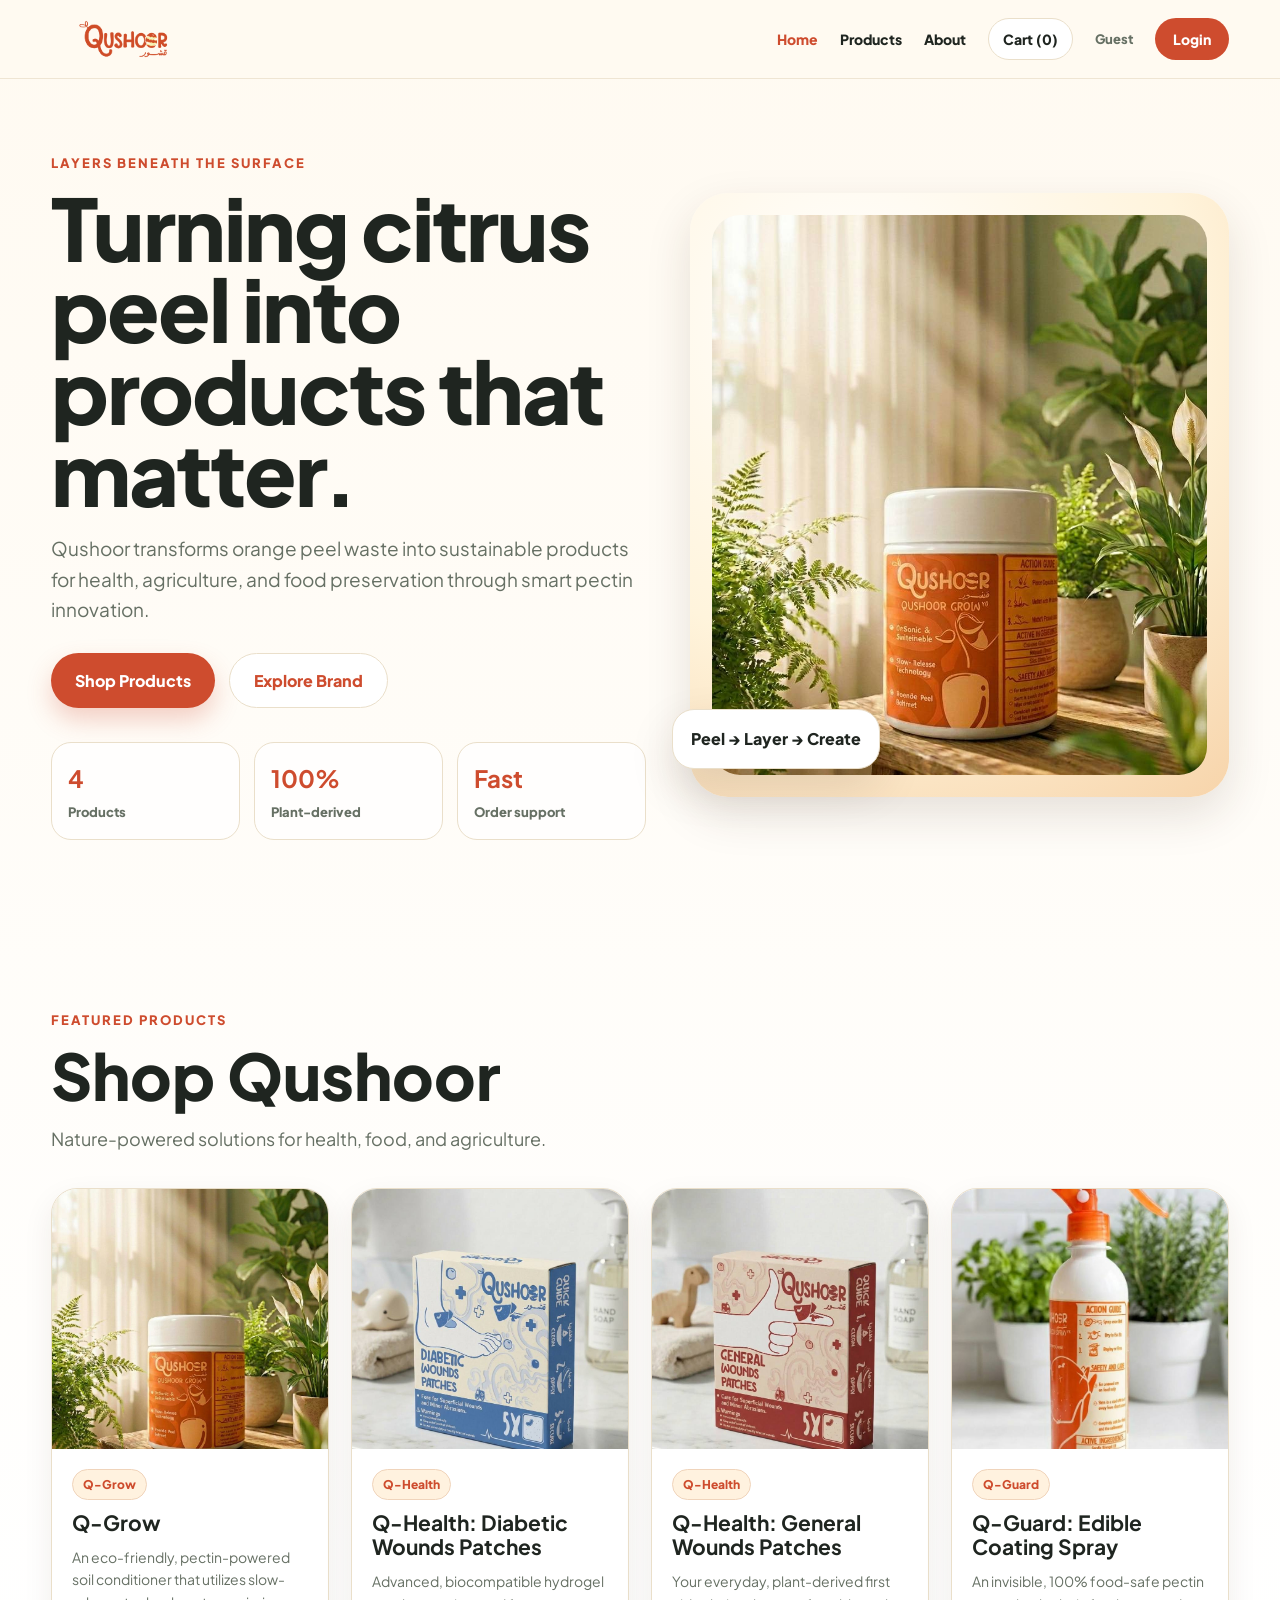
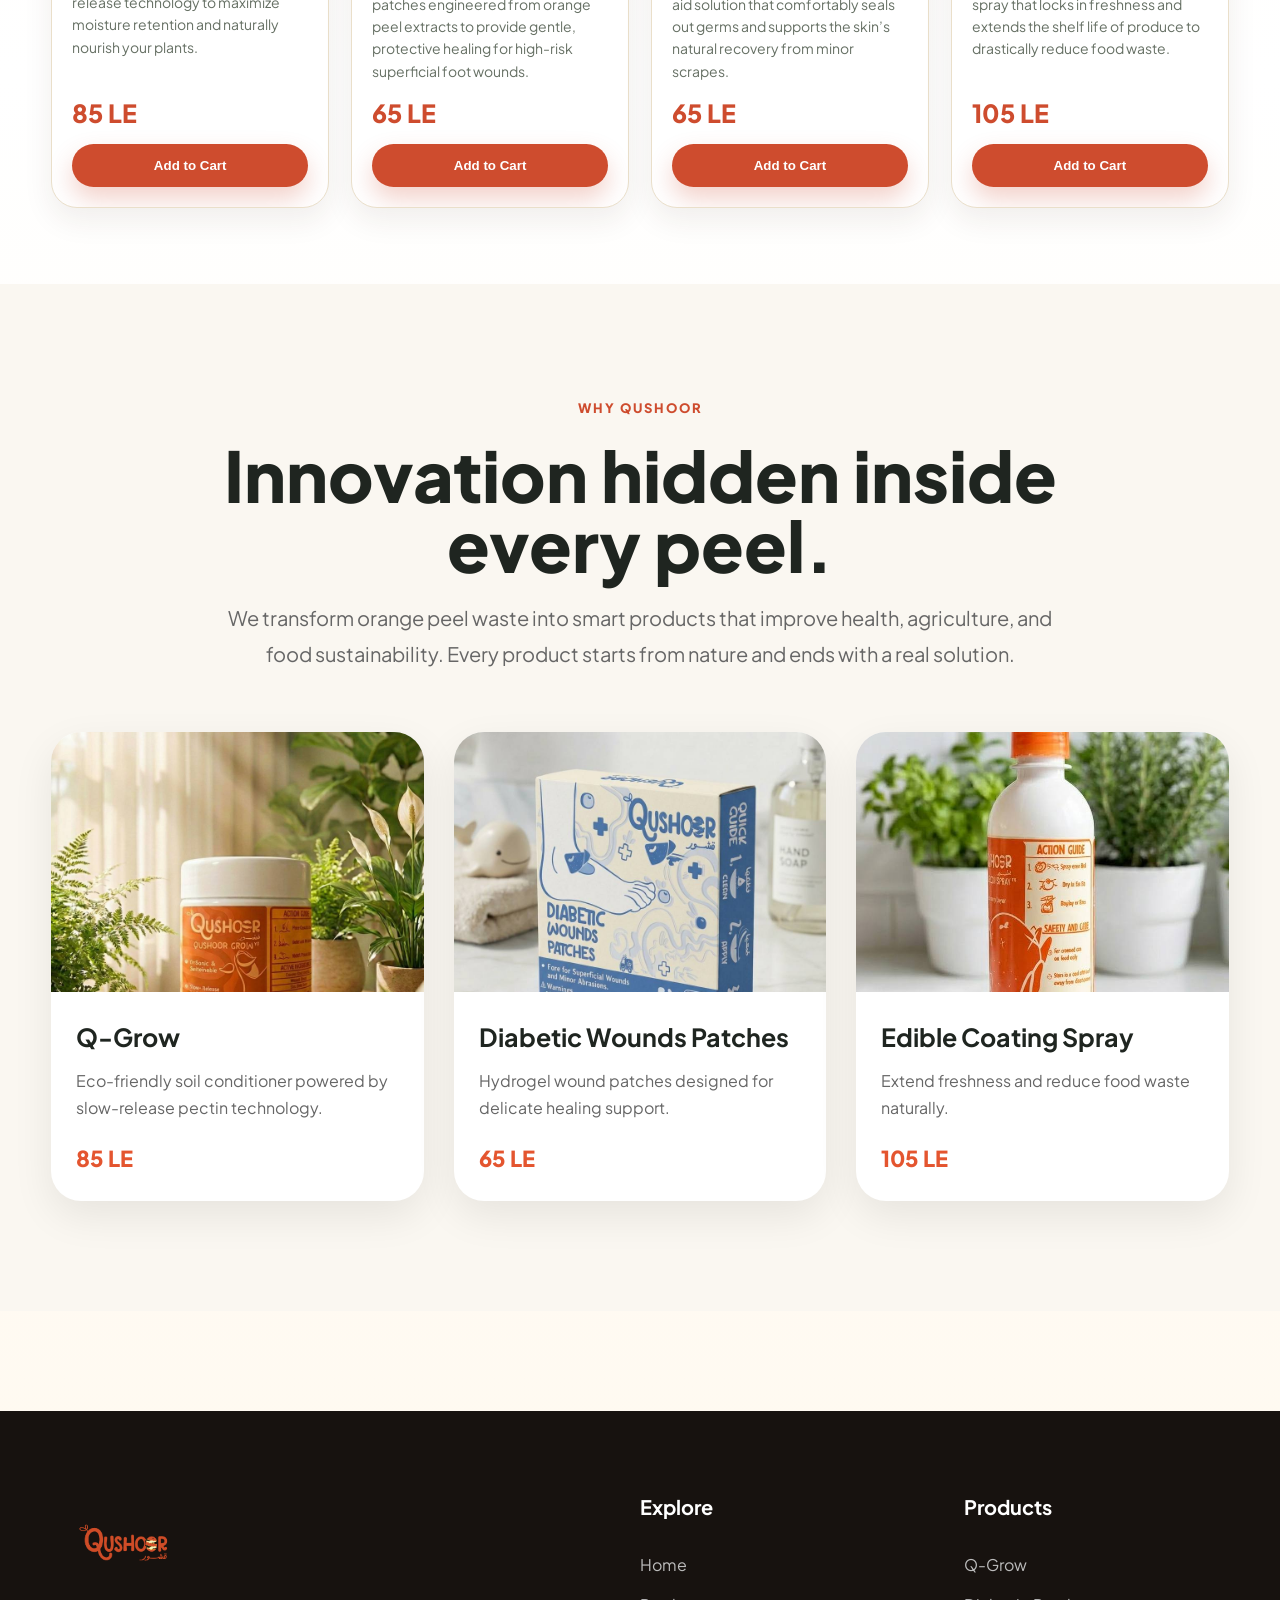
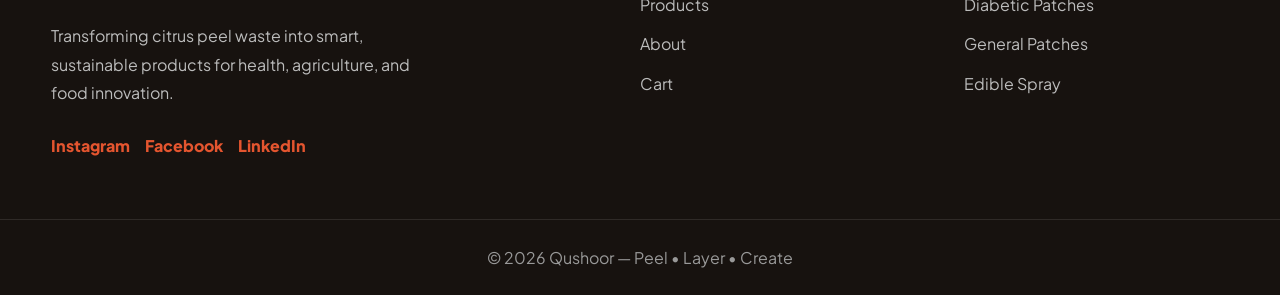
==== index.html @ a9b28816 "Add files via upload" ====
<!DOCTYPE html>
<html lang="en">
<head>
  <meta charset="UTF-8" />
  <meta name="viewport" content="width=device-width, initial-scale=1.0" />

  <title>Qushoor | Peel • Layer • Create</title>

  <link rel="preconnect" href="https://fonts.googleapis.com" />
  <link rel="preconnect" href="https://fonts.gstatic.com" crossorigin />

  <link href="https://fonts.googleapis.com/css2?family=Plus+Jakarta+Sans:wght@400;500;600;700;800;900&display=swap" rel="stylesheet" />

  <link rel="stylesheet" href="style.css" />
</head>

<body>

  <header class="header">
    <div class="container nav">

      <a class="brand" href="index.html" aria-label="Qushoor Home">
        <img src="assets/logo.png" alt="Qushoor Logo" />
      </a>

      <button class="menu-btn" id="menuBtn" aria-label="Open menu">
        ☰
      </button>

      <nav class="links" id="navLinks">
        <a data-page="index.html" href="index.html">Home</a>
        <a data-page="products.html" href="products.html">Products</a>
        <a data-page="about.html" href="about.html">About</a>

        <a data-page="cart.html" href="cart.html" class="cart-link">
          Cart (<span id="cartCount">0</span>)
        </a>

        <span class="user-chip" id="userChip">Guest</span>
        <a id="authLink" href="login.html">Login</a>
      </nav>

    </div>
  </header>

  <main>

    <section class="hero">
      <div class="container hero-grid">

        <div class="hero-text">
          <span class="mini">Layers beneath the surface</span>

          <h1>Turning citrus peel into products that matter.</h1>

          <p>
            Qushoor transforms orange peel waste into sustainable products for health,
            agriculture, and food preservation through smart pectin innovation.
          </p>

          <div class="hero-actions">
            <a href="products.html" class="btn">Shop Products</a>
            <a href="about.html" class="btn alt">Explore Brand</a>
          </div>

          <div class="trust-row">
            <div class="trust">
              <b>4</b>
              <span>Products</span>
            </div>

            <div class="trust">
              <b>100%</b>
              <span>Plant-derived</span>
            </div>

            <div class="trust">
              <b>Fast</b>
              <span>Order support</span>
            </div>
          </div>
        </div>

        <div class="hero-card">
          <img src="assets/q-grow.png" alt="Q-Grow Product" />
          <div class="float-card">Peel → Layer → Create</div>
        </div>

      </div>
    </section>

    <section class="section">
      <div class="container">
        <span class="mini">Featured Products</span>

        <h2 class="section-title">Shop Qushoor</h2>

        <p class="lead">
          Nature-powered solutions for health, food, and agriculture.
        </p>

        <div class="cards" id="productsGrid"></div>
      </div>
    </section>

    <section class="brand-story">
      <div class="container">

        <div class="story-top">
          <span class="mini">Why Qushoor</span>

          <h2>Innovation hidden inside every peel.</h2>

          <p>
            We transform orange peel waste into smart products that improve health,
            agriculture, and food sustainability. Every product starts from nature
            and ends with a real solution.
          </p>
        </div>

        <div class="story-cards">

          <article class="story-card">
            <img src="assets/q-grow.png" alt="Q-Grow" />

            <div class="story-content">
              <h3>Q-Grow</h3>
              <p>Eco-friendly soil conditioner powered by slow-release pectin technology.</p>
              <span>85 LE</span>
            </div>
          </article>

          <article class="story-card">
            <img src="assets/diabetic-patches.png" alt="Diabetic Wounds Patches" />

            <div class="story-content">
              <h3>Diabetic Wounds Patches</h3>
              <p>Hydrogel wound patches designed for delicate healing support.</p>
              <span>65 LE</span>
            </div>
          </article>

          <article class="story-card">
            <img src="assets/edible-spray.png" alt="Edible Coating Spray" />

            <div class="story-content">
              <h3>Edible Coating Spray</h3>
              <p>Extend freshness and reduce food waste naturally.</p>
              <span>105 LE</span>
            </div>
          </article>

        </div>

      </div>
    </section>

  </main>

  <footer class="footer">
    <div class="container footer-content">

      <div class="footer-brand">
        <img src="assets/logo.png" alt="Qushoor Logo" />

        <p>
          Transforming citrus peel waste into smart, sustainable products for
          health, agriculture, and food innovation.
        </p>

        <div class="socials">
          <a href="#">Instagram</a>
          <a href="#">Facebook</a>
          <a href="#">LinkedIn</a>
        </div>
      </div>

      <div class="footer-links">
        <h3>Explore</h3>
        <a href="index.html">Home</a>
        <a href="products.html">Products</a>
        <a href="about.html">About</a>
        <a href="cart.html">Cart</a>
      </div>

      <div class="footer-links">
        <h3>Products</h3>
        <a href="products.html">Q-Grow</a>
        <a href="products.html">Diabetic Patches</a>
        <a href="products.html">General Patches</a>
        <a href="products.html">Edible Spray</a>
      </div>

    </div>

    <div class="footer-bottom">
      <p>© 2026 Qushoor — Peel • Layer • Create</p>
    </div>
  </footer>

  <script src="script.js"></script>
</body>
</html>
---- style.css ----
:root{
  --orange:#ce4c2e;
  --orange2:#e4552f;
  --cream:#fff8ea;
  --dark:#1f2520;
  --muted:#667064;
  --line:#eadfca;
  --white:#fff;
  --shadow:0 18px 45px rgba(61,42,25,.13);
  --radius:26px;
}

*{box-sizing:border-box;margin:0;padding:0}
html{scroll-behavior:smooth}
body{
  font-family:"Plus Jakarta Sans",Arial,sans-serif;
  background:linear-gradient(180deg,#fffaf1,#fff 48%,#fff8ec);
  color:var(--dark);
  line-height:1.6;
}
a{text-decoration:none;color:inherit}
img{max-width:100%;display:block}
.container{width:min(1180px,92%);margin:auto}
.section{padding:76px 0}

.mini{
  font-size:13px;
  letter-spacing:2px;
  text-transform:uppercase;
  color:var(--orange);
  font-weight:900;
}
.section-title{
  font-size:clamp(36px,5vw,64px);
  line-height:1.05;
  margin:10px 0 16px;
  font-weight:900;
}
.lead{
  color:var(--muted);
  font-size:18px;
  max-width:720px;
}

.btn{
  border:0;
  border-radius:999px;
  padding:14px 24px;
  font-weight:900;
  cursor:pointer;
  display:inline-flex;
  align-items:center;
  justify-content:center;
  transition:.25s;
  background:var(--orange);
  color:white;
  box-shadow:0 12px 24px rgba(206,76,46,.25);
}
.btn:hover{transform:translateY(-2px)}
.btn.alt{
  background:white;
  color:var(--orange);
  border:1px solid var(--line);
  box-shadow:none;
}
.btn.block{width:100%}

/* HEADER */

.header{
  position:sticky;
  top:0;
  z-index:999;
  background:rgba(255,250,241,.9);
  backdrop-filter:blur(18px);
  border-bottom:1px solid rgba(234,223,202,.75);
}
.nav{
  height:86px;
  display:flex;
  align-items:center;
  justify-content:space-between;
}
.brand{
  display:flex;
  align-items:center;
  background:white;
  padding:8px 14px;
  border-radius:18px;
  box-shadow:0 8px 22px rgba(0,0,0,.04);
}
.brand img{
  width:165px;
  height:auto;
  transition:.3s;
}
.brand:hover img{transform:scale(1.04)}

.links{
  display:flex;
  align-items:center;
  gap:22px;
  font-weight:900;
  font-size:14px;
}
.links a:hover,
.links a.active{color:var(--orange)}

.cart-link{
  background:white;
  border:1px solid var(--line);
  padding:9px 14px;
  border-radius:999px;
}
.user-chip{
  font-size:13px;
  color:var(--muted);
  font-weight:900;
}
#authLink{
  background:var(--orange);
  color:white;
  padding:10px 18px;
  border-radius:999px;
}
.menu-btn{
  display:none;
  background:white;
  border:1px solid var(--line);
  border-radius:14px;
  padding:9px 12px;
  font-size:22px;
  cursor:pointer;
}

/* HERO */

.hero{
  padding:70px 0 90px;
  overflow:hidden;
}
.hero-grid{
  display:grid;
  grid-template-columns:1.05fr .95fr;
  gap:44px;
  align-items:center;
}
.hero h1{
  font-size:clamp(44px,7vw,86px);
  line-height:.95;
  letter-spacing:-2px;
  margin:12px 0 20px;
  font-weight:900;
}
.hero p{
  font-size:19px;
  color:var(--muted);
  max-width:620px;
}
.hero-actions{
  display:flex;
  gap:14px;
  margin-top:28px;
  flex-wrap:wrap;
}
.hero-card{
  position:relative;
  border-radius:38px;
  padding:22px;
  background:radial-gradient(circle at 30% 20%,#fff,#fff4dc 55%,#f7d4aa);
  box-shadow:var(--shadow);
}
.hero-card img{
  border-radius:28px;
  height:560px;
  width:100%;
  object-fit:cover;
}
.float-card{
  position:absolute;
  left:-18px;
  bottom:28px;
  background:white;
  border:1px solid var(--line);
  border-radius:22px;
  padding:16px 18px;
  box-shadow:var(--shadow);
  font-weight:900;
}
.trust-row{
  display:grid;
  grid-template-columns:repeat(3,1fr);
  gap:14px;
  margin-top:34px;
}
.trust{
  padding:16px;
  border:1px solid var(--line);
  border-radius:20px;
  background:rgba(255,255,255,.75);
}
.trust b{
  display:block;
  color:var(--orange);
  font-size:24px;
}
.trust span{
  font-size:13px;
  color:var(--muted);
  font-weight:800;
}

/* PRODUCTS */

.cards{
  display:grid;
  grid-template-columns:repeat(4,1fr);
  gap:22px;
  margin-top:34px;
}
.card{
  background:white;
  border:1px solid var(--line);
  border-radius:var(--radius);
  overflow:hidden;
  box-shadow:0 12px 30px rgba(61,42,25,.08);
  display:flex;
  flex-direction:column;
}
.card-img{
  height:260px;
  object-fit:cover;
  width:100%;
  background:#f6eddb;
}
.card-body{
  padding:20px;
  display:flex;
  flex-direction:column;
  gap:11px;
  flex:1;
}
.tag{
  width:max-content;
  background:#fff2df;
  color:var(--orange);
  border:1px solid #f0d4bb;
  border-radius:999px;
  padding:5px 10px;
  font-size:12px;
  font-weight:900;
}
.card h3{
  font-size:21px;
  line-height:1.15;
}
.card p{
  color:var(--muted);
  font-size:14px;
  flex:1;
}
.price{
  font-size:25px;
  font-weight:900;
  color:var(--orange);
}

/* STORY */

.brand-story{
  padding:110px 0;
  background:#faf7f1;
}
.story-top{
  max-width:850px;
  margin:auto;
  text-align:center;
  margin-bottom:60px;
}
.story-top h2{
  font-size:clamp(42px,6vw,70px);
  line-height:1;
  font-weight:900;
  margin:20px 0;
}
.story-top p{
  font-size:20px;
  color:#666;
  line-height:1.8;
}
.story-cards{
  display:grid;
  grid-template-columns:repeat(3,1fr);
  gap:30px;
}
.story-card{
  background:white;
  border-radius:30px;
  overflow:hidden;
  box-shadow:0 15px 40px rgba(0,0,0,.08);
  transition:.35s;
  padding:0;
}
.story-card:hover{transform:translateY(-8px)}
.story-card img{
  width:100%;
  height:260px;
  object-fit:cover;
}
.story-content{
  padding:25px;
}
.story-content h3,
.story-card h3{
  font-size:25px;
  margin-bottom:10px;
}
.story-content p,
.story-card p{
  color:#666;
  line-height:1.7;
  margin-bottom:20px;
}
.story-content span{
  font-size:22px;
  font-weight:900;
  color:var(--orange2);
}
.emoji{
  font-size:42px;
  margin:25px 25px 5px;
}

/* ABOUT */

.about-wrap{
  display:grid;
  grid-template-columns:1fr 1fr;
  align-items:center;
  gap:70px;
  padding:100px 0;
}
.about-content h1{
  font-size:clamp(42px,6vw,65px);
  line-height:1;
  margin:20px 0;
  font-weight:900;
}
.about-content p{
  font-size:18px;
  line-height:1.8;
  color:#666;
}
.about-image img{
  width:100%;
  border-radius:30px;
  box-shadow:0 20px 60px rgba(0,0,0,.1);
  background:white;
}
.about-stats{
  display:flex;
  gap:40px;
  margin-top:40px;
}
.about-stats h2{
  color:var(--orange2);
  font-size:35px;
}
.values{padding-bottom:80px}

/* FORMS */

.auth-page{
  min-height:70vh;
  display:flex;
  align-items:center;
  padding:80px 0;
}
.auth-box,
.form-wrap{
  max-width:520px;
  margin:auto;
  background:white;
  padding:50px;
  border-radius:35px;
  border:1px solid var(--line);
  box-shadow:var(--shadow);
  text-align:center;
}
.auth-box h1{
  font-size:50px;
  margin:15px 0;
  font-weight:900;
}
.auth-box p{
  color:#666;
  margin-bottom:30px;
}
.form{
  display:grid;
  gap:14px;
  margin-top:18px;
}
.field{text-align:left}
.field label{
  font-size:13px;
  font-weight:900;
  color:var(--dark);
  display:block;
  margin-bottom:6px;
}
.field input,
.field textarea,
.field select{
  width:100%;
  border:1px solid var(--line);
  border-radius:16px;
  padding:13px 14px;
  font:inherit;
  background:white;
}
.field textarea{
  min-height:100px;
  resize:vertical;
}
.switch-text{
  text-align:center;
  margin-top:25px;
  color:var(--muted);
}
.switch-text a{
  color:var(--orange);
  font-weight:900;
}
.alert{
  display:none;
  padding:12px 14px;
  border-radius:16px;
  font-weight:800;
}
.alert.ok{
  display:block;
  background:#edf8df;
  color:#53631e;
}
.alert.err{
  display:block;
  background:#fff0ee;
  color:#9d2d19;
}

/* CART / CHECKOUT */

.cart-layout,
.checkout-grid{
  display:grid;
  grid-template-columns:1.35fr .65fr;
  gap:26px;
  margin-top:32px;
}
.cart-items{
  display:grid;
  gap:16px;
}
.cart-item{
  display:grid;
  grid-template-columns:100px 1fr auto;
  gap:16px;
  align-items:center;
  background:white;
  border:1px solid var(--line);
  border-radius:24px;
  padding:14px;
}
.cart-item img{
  height:100px;
  width:100px;
  object-fit:cover;
  border-radius:18px;
}
.qty{
  display:flex;
  align-items:center;
  gap:10px;
  margin-top:10px;
}
.qty button{
  width:32px;
  height:32px;
  border:1px solid var(--line);
  background:white;
  border-radius:10px;
  font-weight:900;
  cursor:pointer;
}
.qty input{
  width:48px;
  text-align:center;
  border:1px solid var(--line);
  border-radius:10px;
  padding:8px;
}
.remove{
  border:0;
  background:#fff0ee;
  color:#a43336;
  border-radius:12px;
  padding:10px;
  cursor:pointer;
  font-weight:900;
}
.summary,
.checkout-summary-card,
.panel{
  background:white;
  border:1px solid var(--line);
  border-radius:28px;
  padding:24px;
  height:max-content;
  box-shadow:var(--shadow);
}
.summary{position:sticky;top:110px}
.summary-row{
  display:flex;
  justify-content:space-between;
  border-bottom:1px solid var(--line);
  padding:12px 0;
}
.summary-row.total{
  font-size:24px;
  font-weight:900;
  border-bottom:0;
}
.empty{
  background:white;
  border:1px dashed var(--line);
  border-radius:24px;
  padding:26px;
  text-align:center;
  color:var(--muted);
}
.checkout-list{
  background:white;
  border:1px solid var(--line);
  border-radius:24px;
  padding:18px;
  display:grid;
  gap:10px;
  margin-top:15px;
}
.order-line{
  display:flex;
  justify-content:space-between;
  gap:10px;
  border-bottom:1px solid var(--line);
  padding-bottom:10px;
}
.order-line:last-child{border-bottom:0}
.success-box{display:none}
.success-box.show{
  display:block;
}
.success-page{
  min-height:60vh;
  display:flex;
  flex-direction:column;
  justify-content:center;
  align-items:center;
  text-align:center;
  padding:60px 20px;
  animation:fade .5s ease;
}
.success-icon{
  width:110px;
  height:110px;
  background:var(--orange2);
  color:white;
  font-size:55px;
  display:flex;
  align-items:center;
  justify-content:center;
  border-radius:50%;
  margin-bottom:30px;
  box-shadow:0 15px 40px rgba(228,85,47,.3);
}
.success-page h1{
  font-size:55px;
  margin-bottom:15px;
  font-weight:900;
}
.success-page p{
  max-width:650px;
  font-size:20px;
  line-height:1.8;
  color:#666;
  margin-bottom:35px;
}

/* FOOTER */

.footer{
  background:#17120f;
  padding-top:80px;
  margin-top:100px;
  color:white;
}
.footer-content{
  display:grid;
  grid-template-columns:2fr 1fr 1fr;
  gap:60px;
  padding-bottom:60px;
}
.footer-brand img{
  width:170px;
  height:auto;
  margin-bottom:25px;
  background:white;
  padding:8px 14px;
  border-radius:18px;
  filter:none;
}
.footer-brand p{
  line-height:1.8;
  color:#bcbcbc;
  max-width:360px;
}
.socials{
  display:flex;
  gap:15px;
  margin-top:25px;
  flex-wrap:wrap;
}
.socials a{
  color:var(--orange2);
  font-weight:800;
}
.footer-links{
  display:flex;
  flex-direction:column;
  gap:14px;
}
.footer-links h3{
  margin-bottom:15px;
  font-size:20px;
}
.footer-links a{
  color:#bcbcbc;
  transition:.3s;
}
.footer-links a:hover{
  color:white;
  padding-left:6px;
}
.footer-bottom{
  border-top:1px solid rgba(255,255,255,.1);
  padding:25px 0;
  text-align:center;
  color:#999;
}

/* FIX NAVBAR LOGO */

.brand{
  background:transparent !important;
  padding:0 !important;
  box-shadow:none !important;
  border-radius:0 !important;
}

.brand img{
  width:145px !important;
  height:auto !important;
}

.nav{
  height:78px !important;
}


/* FIX FOOTER LOGO */

.footer-brand img{
  background:transparent !important;
  padding:0 !important;
  border-radius:0 !important;
  width:145px !important;
  margin-bottom:28px !important;
}


/* FIX ABOUT / VALUES CARDS */

.values .story-card{
  padding:36px !important;
}

.values .story-card .emoji{
  margin:0 0 20px 0 !important;
}

.values .story-card h3{
  margin-bottom:12px !important;
}

.values .story-card p{
  margin-bottom:0 !important;
}


/* MOBILE FIX */

@media(max-width:620px){
  .brand img{
    width:120px !important;
  }

  .nav{
    height:72px !important;
  }

  .footer-brand img{
    width:125px !important;
  }

  .values .story-card{
    padding:28px !important;
  }
}

/* ANIMATION */

@keyframes fade{
  from{opacity:0;transform:translateY(30px)}
  to{opacity:1;transform:translateY(0)}
}

/* RESPONSIVE */

@media(max-width:1050px){
  .cards{grid-template-columns:repeat(2,1fr)}
}

@media(max-width:950px){
  .nav{height:78px}
  .brand{
    padding:7px 10px;
    border-radius:15px;
  }
  .brand img{
    width:130px;
  }
  .menu-btn{display:block}
  .links{
    position:absolute;
    left:4%;
    right:4%;
    top:78px;
    background:white;
    border:1px solid var(--line);
    border-radius:22px;
    padding:18px;
    display:none;
    flex-direction:column;
    align-items:flex-start;
    box-shadow:var(--shadow);
    gap:16px;
  }
  .links.open{display:flex}
  #authLink{
    width:100%;
    text-align:center;
  }
  .cart-link{
    width:100%;
  }
  .hero-grid,
  .about-wrap,
  .cart-layout,
  .checkout-grid{
    grid-template-columns:1fr;
  }
  .hero-card img{
    height:430px;
  }
  .story-cards{
    grid-template-columns:1fr;
  }
  .footer-content{
    grid-template-columns:1fr;
    gap:35px;
  }
  .summary{
    position:static;
  }
}

@media(max-width:620px){
  .container{width:90%}
  .section{padding:50px 0}
  .hero{padding:42px 0 60px}
  .hero h1{
    letter-spacing:-1px;
  }
  .hero-card{
    padding:14px;
    border-radius:26px;
  }
  .hero-card img{
    height:340px;
    border-radius:20px;
  }
  .float-card{
    left:14px;
    bottom:18px;
    font-size:13px;
    padding:12px 14px;
  }
  .hero-actions .btn{
    width:100%;
  }
  .trust-row{
    grid-template-columns:1fr;
  }
  .cards{
    grid-template-columns:1fr;
  }
  .card-img,
  .story-card img{
    height:240px;
  }
  .story-top p{
    font-size:17px;
  }
  .about-stats{
    gap:18px;
    justify-content:space-between;
  }
  .about-stats h2{
    font-size:27px;
  }
  .auth-box,
  .form-wrap{
    padding:30px 20px;
    border-radius:26px;
  }
  .auth-box h1{
    font-size:36px;
  }
  .cart-item{
    grid-template-columns:82px 1fr;
  }
  .cart-item > div:last-child{
    grid-column:1/-1;
  }
  .cart-item img{
    width:82px;
    height:82px;
  }
  .success-page h1{
    font-size:38px;
  }
  .success-page p{
    font-size:17px;
  }
  .footer{
    margin-top:60px;
    padding-top:55px;
  }
  .footer-brand img{
    width:145px;
  }
}
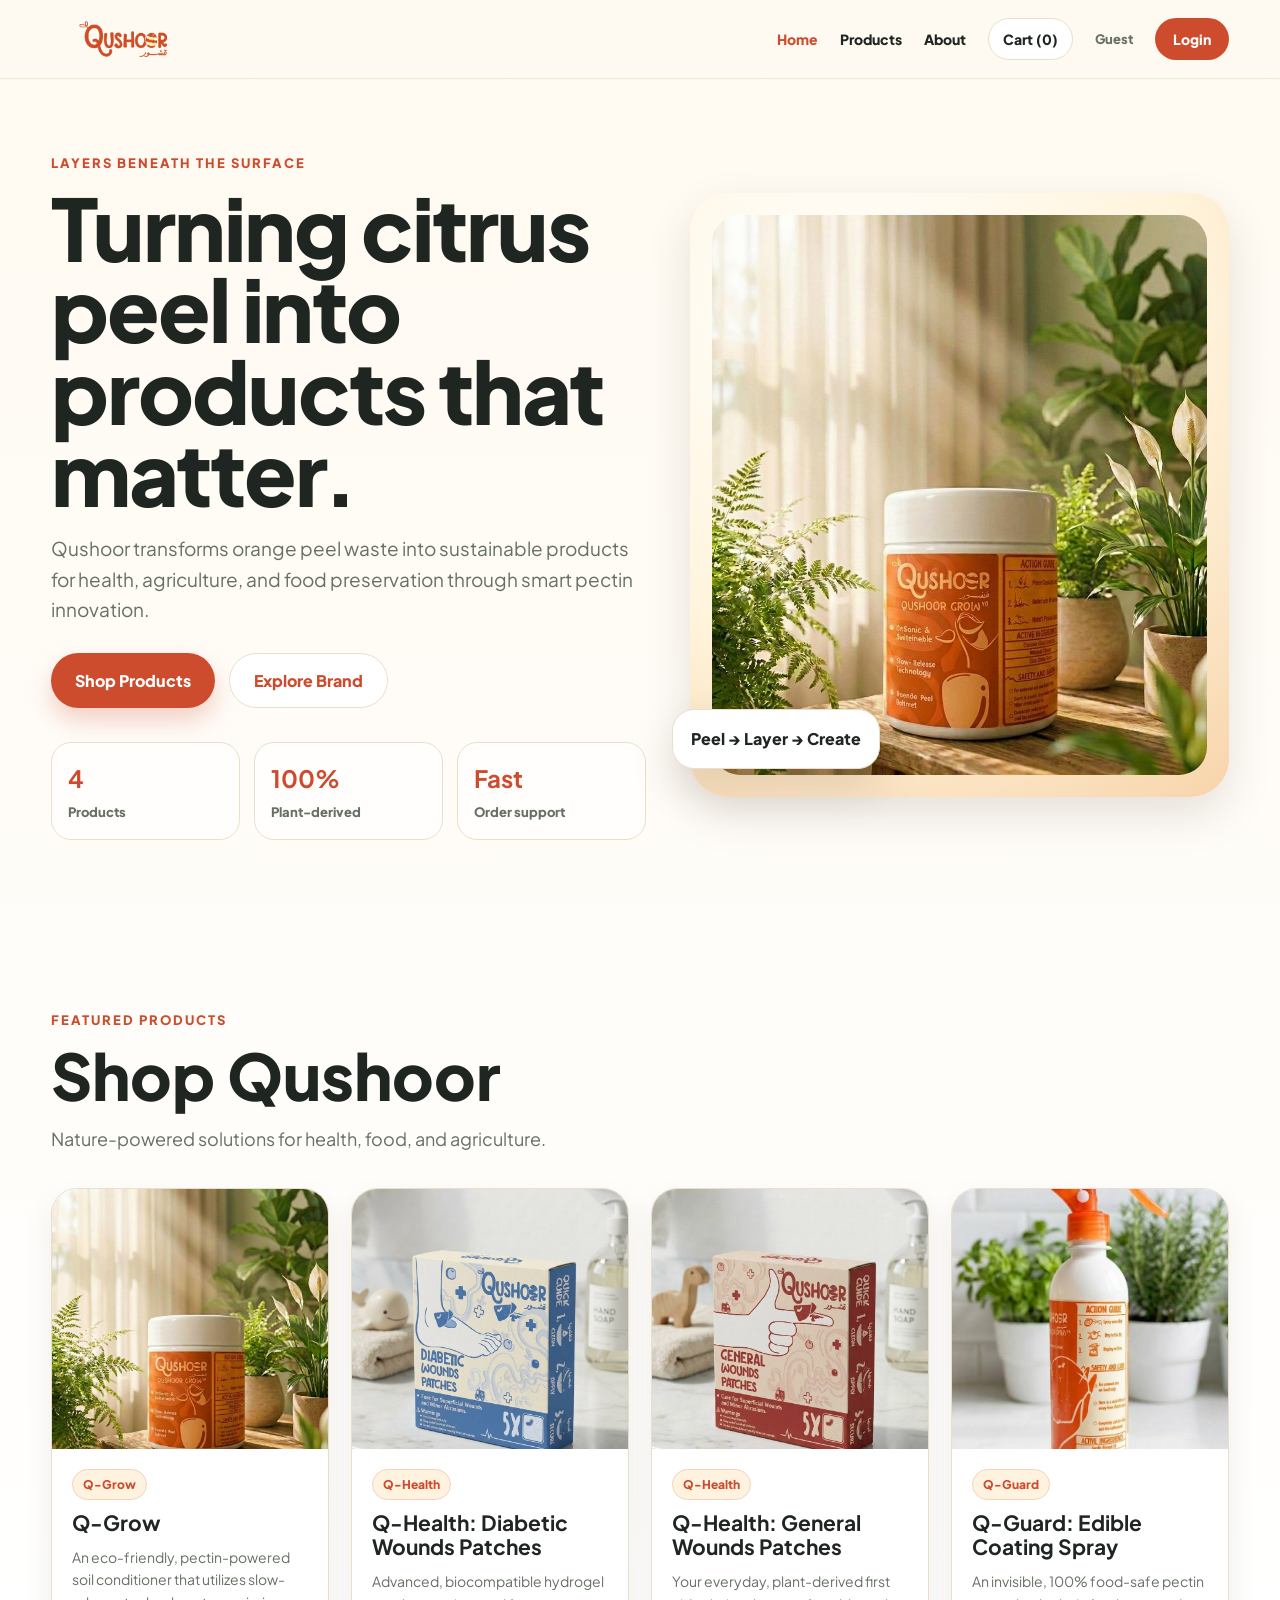
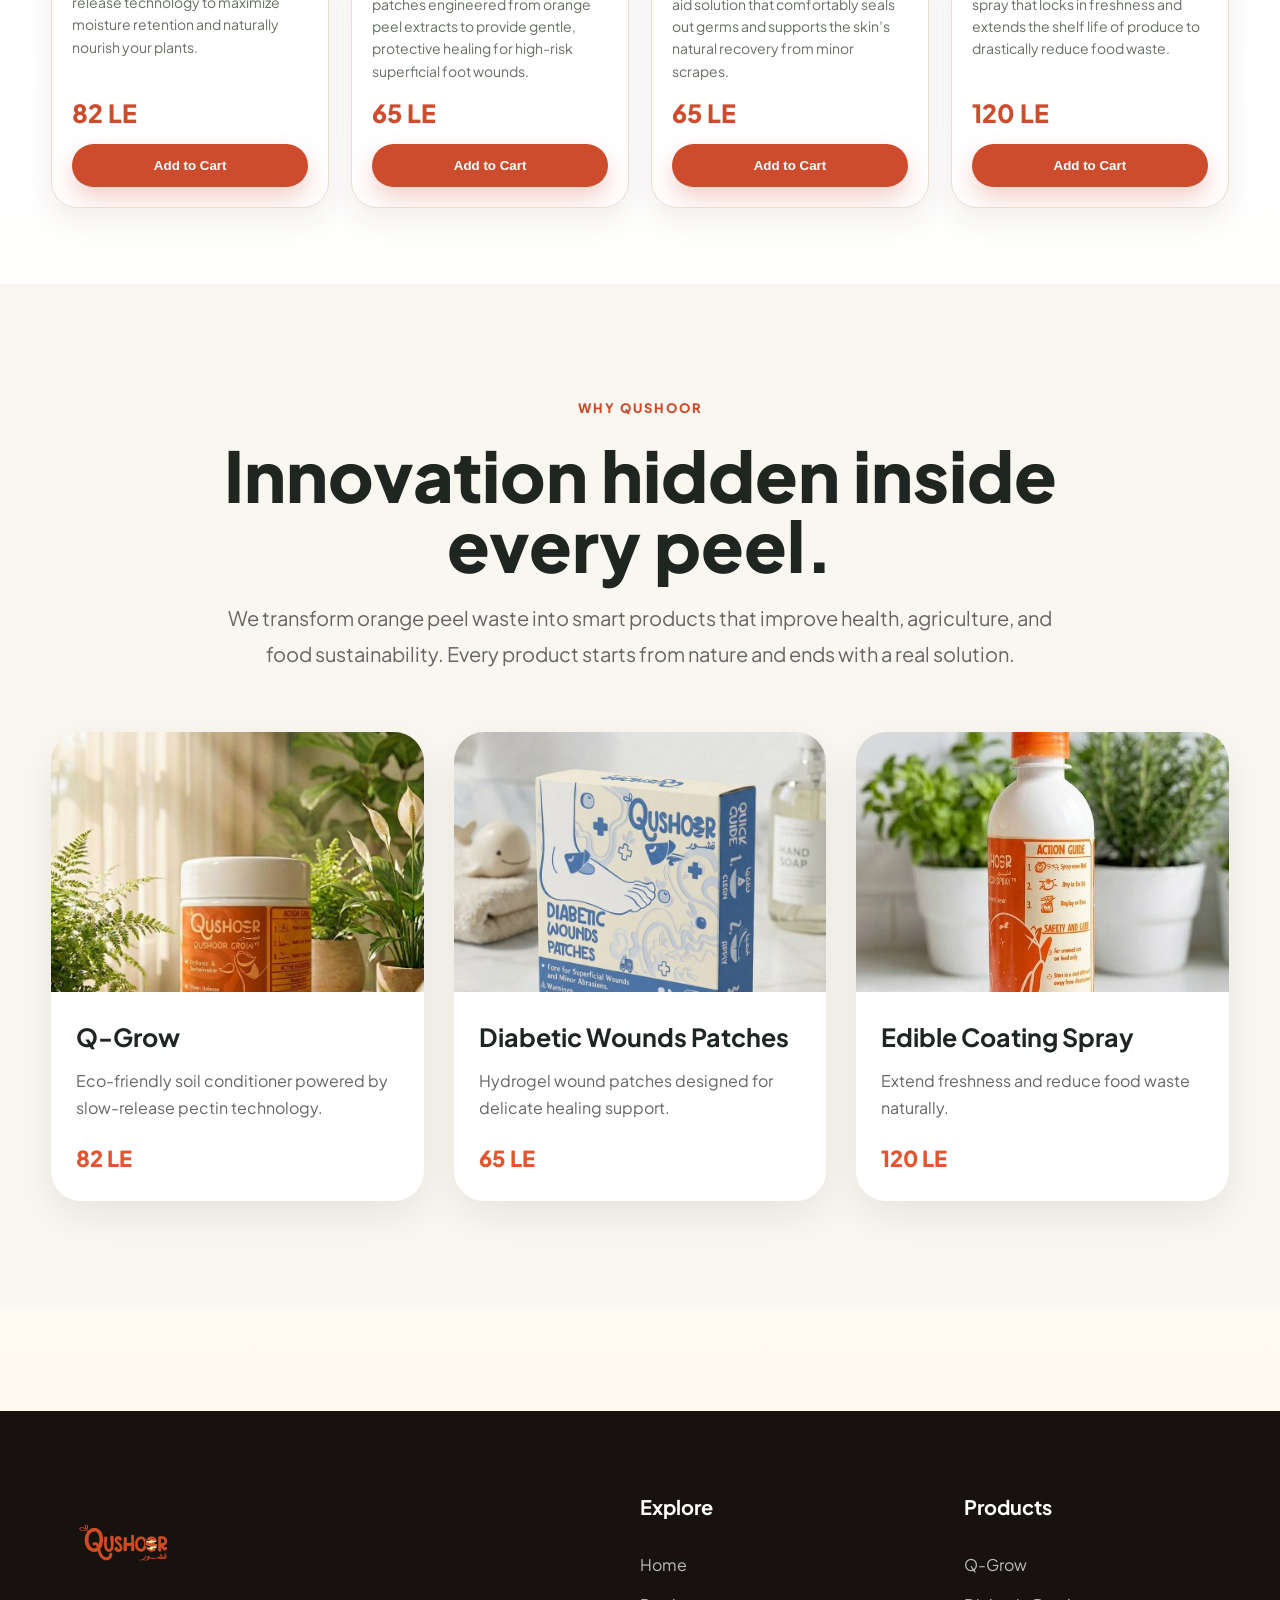
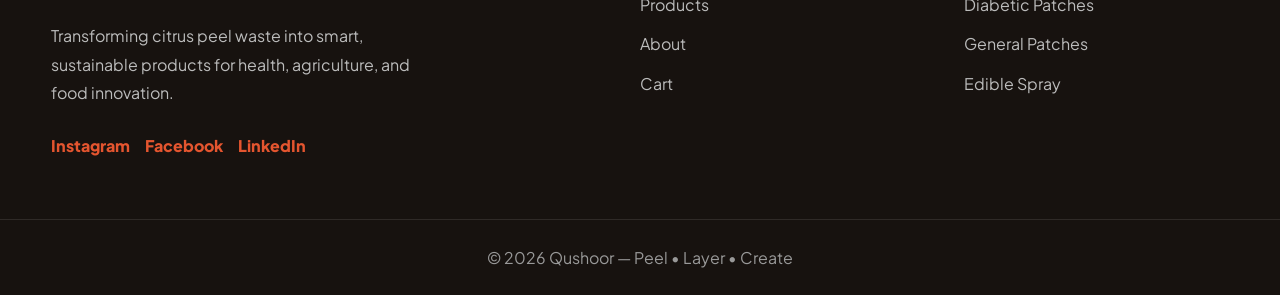
==== commit 8e5e0ba0: "Add files via upload" ====
--- a/index.html
+++ b/index.html
@@ -126,7 +126,7 @@
             <div class="story-content">
               <h3>Q-Grow</h3>
               <p>Eco-friendly soil conditioner powered by slow-release pectin technology.</p>
-              <span>85 LE</span>
+              <span>82 LE</span>
             </div>
           </article>
 
@@ -146,7 +146,7 @@
             <div class="story-content">
               <h3>Edible Coating Spray</h3>
               <p>Extend freshness and reduce food waste naturally.</p>
-              <span>105 LE</span>
+              <span>120 LE</span>
             </div>
           </article>
 
--- a/style.css
+++ b/style.css
@@ -1,872 +1,1032 @@
-:root{
-  --orange:#ce4c2e;
-  --orange2:#e4552f;
-  --cream:#fff8ea;
-  --dark:#1f2520;
-  --muted:#667064;
-  --line:#eadfca;
-  --white:#fff;
-  --shadow:0 18px 45px rgba(61,42,25,.13);
-  --radius:26px;
-}
-
-*{box-sizing:border-box;margin:0;padding:0}
-html{scroll-behavior:smooth}
-body{
-  font-family:"Plus Jakarta Sans",Arial,sans-serif;
-  background:linear-gradient(180deg,#fffaf1,#fff 48%,#fff8ec);
-  color:var(--dark);
-  line-height:1.6;
-}
-a{text-decoration:none;color:inherit}
-img{max-width:100%;display:block}
-.container{width:min(1180px,92%);margin:auto}
-.section{padding:76px 0}
-
-.mini{
-  font-size:13px;
-  letter-spacing:2px;
-  text-transform:uppercase;
-  color:var(--orange);
-  font-weight:900;
-}
-.section-title{
-  font-size:clamp(36px,5vw,64px);
-  line-height:1.05;
-  margin:10px 0 16px;
-  font-weight:900;
-}
-.lead{
-  color:var(--muted);
-  font-size:18px;
-  max-width:720px;
-}
-
-.btn{
-  border:0;
-  border-radius:999px;
-  padding:14px 24px;
-  font-weight:900;
-  cursor:pointer;
-  display:inline-flex;
-  align-items:center;
-  justify-content:center;
-  transition:.25s;
-  background:var(--orange);
-  color:white;
-  box-shadow:0 12px 24px rgba(206,76,46,.25);
-}
-.btn:hover{transform:translateY(-2px)}
-.btn.alt{
-  background:white;
-  color:var(--orange);
-  border:1px solid var(--line);
-  box-shadow:none;
-}
-.btn.block{width:100%}
+:root {
+  --orange: #ce4c2e;
+  --orange2: #e4552f;
+  --cream: #fff8ea;
+  --dark: #1f2520;
+  --muted: #667064;
+  --line: #eadfca;
+  --white: #ffffff;
+  --shadow: 0 18px 45px rgba(61, 42, 25, 0.13);
+  --radius: 26px;
+}
+
+* {
+  box-sizing: border-box;
+  margin: 0;
+  padding: 0;
+}
+
+html {
+  scroll-behavior: smooth;
+}
+
+body {
+  font-family: "Plus Jakarta Sans", Arial, sans-serif;
+  background: linear-gradient(180deg, #fffaf1, #ffffff 48%, #fff8ec);
+  color: var(--dark);
+  line-height: 1.6;
+}
+
+a {
+  text-decoration: none;
+  color: inherit;
+}
+
+img {
+  max-width: 100%;
+  display: block;
+}
+
+.container {
+  width: min(1180px, 92%);
+  margin: auto;
+}
+
+.section {
+  padding: 76px 0;
+}
+
+.mini {
+  font-size: 13px;
+  letter-spacing: 2px;
+  text-transform: uppercase;
+  color: var(--orange);
+  font-weight: 900;
+}
+
+.section-title {
+  font-size: clamp(36px, 5vw, 64px);
+  line-height: 1.05;
+  margin: 10px 0 16px;
+  font-weight: 900;
+}
+
+.lead {
+  color: var(--muted);
+  font-size: 18px;
+  max-width: 720px;
+}
+
+.btn {
+  border: 0;
+  border-radius: 999px;
+  padding: 14px 24px;
+  font-weight: 900;
+  cursor: pointer;
+  display: inline-flex;
+  align-items: center;
+  justify-content: center;
+  transition: 0.25s;
+  background: var(--orange);
+  color: white;
+  box-shadow: 0 12px 24px rgba(206, 76, 46, 0.25);
+}
+
+.btn:hover {
+  transform: translateY(-2px);
+}
+
+.btn.alt {
+  background: white;
+  color: var(--orange);
+  border: 1px solid var(--line);
+  box-shadow: none;
+}
+
+.btn.block {
+  width: 100%;
+}
 
 /* HEADER */
 
-.header{
-  position:sticky;
-  top:0;
-  z-index:999;
-  background:rgba(255,250,241,.9);
-  backdrop-filter:blur(18px);
-  border-bottom:1px solid rgba(234,223,202,.75);
-}
-.nav{
-  height:86px;
-  display:flex;
-  align-items:center;
-  justify-content:space-between;
-}
-.brand{
-  display:flex;
-  align-items:center;
-  background:white;
-  padding:8px 14px;
-  border-radius:18px;
-  box-shadow:0 8px 22px rgba(0,0,0,.04);
-}
-.brand img{
-  width:165px;
-  height:auto;
-  transition:.3s;
-}
-.brand:hover img{transform:scale(1.04)}
-
-.links{
-  display:flex;
-  align-items:center;
-  gap:22px;
-  font-weight:900;
-  font-size:14px;
-}
+.header {
+  position: sticky;
+  top: 0;
+  z-index: 999;
+  background: rgba(255, 250, 241, 0.94);
+  backdrop-filter: blur(18px);
+  border-bottom: 1px solid rgba(234, 223, 202, 0.75);
+}
+
+.nav {
+  height: 78px;
+  display: flex;
+  align-items: center;
+  justify-content: space-between;
+}
+
+.brand {
+  display: flex;
+  align-items: center;
+  background: transparent;
+  padding: 0;
+  box-shadow: none;
+  border-radius: 0;
+}
+
+.brand img {
+  width: 145px;
+  height: auto;
+  transition: 0.3s;
+}
+
+.brand:hover img {
+  transform: scale(1.04);
+}
+
+.links {
+  display: flex;
+  align-items: center;
+  gap: 22px;
+  font-weight: 900;
+  font-size: 14px;
+}
+
 .links a:hover,
-.links a.active{color:var(--orange)}
-
-.cart-link{
-  background:white;
-  border:1px solid var(--line);
-  padding:9px 14px;
-  border-radius:999px;
-}
-.user-chip{
-  font-size:13px;
-  color:var(--muted);
-  font-weight:900;
-}
-#authLink{
-  background:var(--orange);
-  color:white;
-  padding:10px 18px;
-  border-radius:999px;
-}
-.menu-btn{
-  display:none;
-  background:white;
-  border:1px solid var(--line);
-  border-radius:14px;
-  padding:9px 12px;
-  font-size:22px;
-  cursor:pointer;
+.links a.active {
+  color: var(--orange);
+}
+
+.cart-link {
+  background: white;
+  border: 1px solid var(--line);
+  padding: 9px 14px;
+  border-radius: 999px;
+}
+
+.user-chip {
+  font-size: 13px;
+  color: var(--muted);
+  font-weight: 900;
+}
+
+#authLink {
+  background: var(--orange);
+  color: white;
+  padding: 10px 18px;
+  border-radius: 999px;
+}
+
+.menu-btn {
+  display: none;
+  background: white;
+  border: 1px solid var(--line);
+  border-radius: 14px;
+  padding: 9px 12px;
+  font-size: 22px;
+  cursor: pointer;
 }
 
 /* HERO */
 
-.hero{
-  padding:70px 0 90px;
-  overflow:hidden;
-}
-.hero-grid{
-  display:grid;
-  grid-template-columns:1.05fr .95fr;
-  gap:44px;
-  align-items:center;
-}
-.hero h1{
-  font-size:clamp(44px,7vw,86px);
-  line-height:.95;
-  letter-spacing:-2px;
-  margin:12px 0 20px;
-  font-weight:900;
-}
-.hero p{
-  font-size:19px;
-  color:var(--muted);
-  max-width:620px;
-}
-.hero-actions{
-  display:flex;
-  gap:14px;
-  margin-top:28px;
-  flex-wrap:wrap;
-}
-.hero-card{
-  position:relative;
-  border-radius:38px;
-  padding:22px;
-  background:radial-gradient(circle at 30% 20%,#fff,#fff4dc 55%,#f7d4aa);
-  box-shadow:var(--shadow);
-}
-.hero-card img{
-  border-radius:28px;
-  height:560px;
-  width:100%;
-  object-fit:cover;
-}
-.float-card{
-  position:absolute;
-  left:-18px;
-  bottom:28px;
-  background:white;
-  border:1px solid var(--line);
-  border-radius:22px;
-  padding:16px 18px;
-  box-shadow:var(--shadow);
-  font-weight:900;
-}
-.trust-row{
-  display:grid;
-  grid-template-columns:repeat(3,1fr);
-  gap:14px;
-  margin-top:34px;
-}
-.trust{
-  padding:16px;
-  border:1px solid var(--line);
-  border-radius:20px;
-  background:rgba(255,255,255,.75);
-}
-.trust b{
-  display:block;
-  color:var(--orange);
-  font-size:24px;
-}
-.trust span{
-  font-size:13px;
-  color:var(--muted);
-  font-weight:800;
+.hero {
+  padding: 70px 0 90px;
+  overflow: hidden;
+}
+
+.hero-grid {
+  display: grid;
+  grid-template-columns: 1.05fr 0.95fr;
+  gap: 44px;
+  align-items: center;
+}
+
+.hero h1 {
+  font-size: clamp(44px, 7vw, 86px);
+  line-height: 0.95;
+  letter-spacing: -2px;
+  margin: 12px 0 20px;
+  font-weight: 900;
+}
+
+.hero p {
+  font-size: 19px;
+  color: var(--muted);
+  max-width: 620px;
+}
+
+.hero-actions {
+  display: flex;
+  gap: 14px;
+  margin-top: 28px;
+  flex-wrap: wrap;
+}
+
+.hero-card {
+  position: relative;
+  border-radius: 38px;
+  padding: 22px;
+  background: radial-gradient(circle at 30% 20%, #fff, #fff4dc 55%, #f7d4aa);
+  box-shadow: var(--shadow);
+}
+
+.hero-card img {
+  border-radius: 28px;
+  height: 560px;
+  width: 100%;
+  object-fit: cover;
+}
+
+.float-card {
+  position: absolute;
+  left: -18px;
+  bottom: 28px;
+  background: white;
+  border: 1px solid var(--line);
+  border-radius: 22px;
+  padding: 16px 18px;
+  box-shadow: var(--shadow);
+  font-weight: 900;
+}
+
+.trust-row {
+  display: grid;
+  grid-template-columns: repeat(3, 1fr);
+  gap: 14px;
+  margin-top: 34px;
+}
+
+.trust {
+  padding: 16px;
+  border: 1px solid var(--line);
+  border-radius: 20px;
+  background: rgba(255, 255, 255, 0.75);
+}
+
+.trust b {
+  display: block;
+  color: var(--orange);
+  font-size: 24px;
+}
+
+.trust span {
+  font-size: 13px;
+  color: var(--muted);
+  font-weight: 800;
 }
 
 /* PRODUCTS */
 
-.cards{
-  display:grid;
-  grid-template-columns:repeat(4,1fr);
-  gap:22px;
-  margin-top:34px;
-}
-.card{
-  background:white;
-  border:1px solid var(--line);
-  border-radius:var(--radius);
-  overflow:hidden;
-  box-shadow:0 12px 30px rgba(61,42,25,.08);
-  display:flex;
-  flex-direction:column;
-}
-.card-img{
-  height:260px;
-  object-fit:cover;
-  width:100%;
-  background:#f6eddb;
-}
-.card-body{
-  padding:20px;
-  display:flex;
-  flex-direction:column;
-  gap:11px;
-  flex:1;
-}
-.tag{
-  width:max-content;
-  background:#fff2df;
-  color:var(--orange);
-  border:1px solid #f0d4bb;
-  border-radius:999px;
-  padding:5px 10px;
-  font-size:12px;
-  font-weight:900;
-}
-.card h3{
-  font-size:21px;
-  line-height:1.15;
-}
-.card p{
-  color:var(--muted);
-  font-size:14px;
-  flex:1;
-}
-.price{
-  font-size:25px;
-  font-weight:900;
-  color:var(--orange);
+.cards {
+  display: grid;
+  grid-template-columns: repeat(4, 1fr);
+  gap: 22px;
+  margin-top: 34px;
+}
+
+.card {
+  background: white;
+  border: 1px solid var(--line);
+  border-radius: var(--radius);
+  overflow: hidden;
+  box-shadow: 0 12px 30px rgba(61, 42, 25, 0.08);
+  display: flex;
+  flex-direction: column;
+}
+
+.card-img {
+  height: 260px;
+  object-fit: cover;
+  width: 100%;
+  background: #f6eddb;
+}
+
+.card-body {
+  padding: 20px;
+  display: flex;
+  flex-direction: column;
+  gap: 11px;
+  flex: 1;
+}
+
+.tag {
+  width: max-content;
+  background: #fff2df;
+  color: var(--orange);
+  border: 1px solid #f0d4bb;
+  border-radius: 999px;
+  padding: 5px 10px;
+  font-size: 12px;
+  font-weight: 900;
+}
+
+.card h3 {
+  font-size: 21px;
+  line-height: 1.15;
+}
+
+.card p {
+  color: var(--muted);
+  font-size: 14px;
+  flex: 1;
+}
+
+.price {
+  font-size: 25px;
+  font-weight: 900;
+  color: var(--orange);
 }
 
 /* STORY */
 
-.brand-story{
-  padding:110px 0;
-  background:#faf7f1;
-}
-.story-top{
-  max-width:850px;
-  margin:auto;
-  text-align:center;
-  margin-bottom:60px;
-}
-.story-top h2{
-  font-size:clamp(42px,6vw,70px);
-  line-height:1;
-  font-weight:900;
-  margin:20px 0;
-}
-.story-top p{
-  font-size:20px;
-  color:#666;
-  line-height:1.8;
-}
-.story-cards{
-  display:grid;
-  grid-template-columns:repeat(3,1fr);
-  gap:30px;
-}
-.story-card{
-  background:white;
-  border-radius:30px;
-  overflow:hidden;
-  box-shadow:0 15px 40px rgba(0,0,0,.08);
-  transition:.35s;
-  padding:0;
-}
-.story-card:hover{transform:translateY(-8px)}
-.story-card img{
-  width:100%;
-  height:260px;
-  object-fit:cover;
-}
-.story-content{
-  padding:25px;
-}
+.brand-story {
+  padding: 110px 0;
+  background: #faf7f1;
+}
+
+.story-top {
+  max-width: 850px;
+  margin: auto;
+  text-align: center;
+  margin-bottom: 60px;
+}
+
+.story-top h2 {
+  font-size: clamp(42px, 6vw, 70px);
+  line-height: 1;
+  font-weight: 900;
+  margin: 20px 0;
+}
+
+.story-top p {
+  font-size: 20px;
+  color: #666;
+  line-height: 1.8;
+}
+
+.story-cards {
+  display: grid;
+  grid-template-columns: repeat(3, 1fr);
+  gap: 30px;
+}
+
+.story-card {
+  background: white;
+  border-radius: 30px;
+  overflow: hidden;
+  box-shadow: 0 15px 40px rgba(0, 0, 0, 0.08);
+  transition: 0.35s;
+  padding: 0;
+}
+
+.story-card:hover {
+  transform: translateY(-8px);
+}
+
+.story-card img {
+  width: 100%;
+  height: 260px;
+  object-fit: cover;
+}
+
+.story-content {
+  padding: 25px;
+}
+
 .story-content h3,
-.story-card h3{
-  font-size:25px;
-  margin-bottom:10px;
-}
+.story-card h3 {
+  font-size: 25px;
+  margin-bottom: 10px;
+}
+
 .story-content p,
-.story-card p{
-  color:#666;
-  line-height:1.7;
-  margin-bottom:20px;
-}
-.story-content span{
-  font-size:22px;
-  font-weight:900;
-  color:var(--orange2);
-}
-.emoji{
-  font-size:42px;
-  margin:25px 25px 5px;
+.story-card p {
+  color: #666;
+  line-height: 1.7;
+  margin-bottom: 20px;
+}
+
+.story-content span {
+  font-size: 22px;
+  font-weight: 900;
+  color: var(--orange2);
 }
 
 /* ABOUT */
 
-.about-wrap{
-  display:grid;
-  grid-template-columns:1fr 1fr;
-  align-items:center;
-  gap:70px;
-  padding:100px 0;
-}
-.about-content h1{
-  font-size:clamp(42px,6vw,65px);
-  line-height:1;
-  margin:20px 0;
-  font-weight:900;
-}
-.about-content p{
-  font-size:18px;
-  line-height:1.8;
-  color:#666;
-}
-.about-image img{
-  width:100%;
-  border-radius:30px;
-  box-shadow:0 20px 60px rgba(0,0,0,.1);
-  background:white;
-}
-.about-stats{
-  display:flex;
-  gap:40px;
-  margin-top:40px;
-}
-.about-stats h2{
-  color:var(--orange2);
-  font-size:35px;
-}
-.values{padding-bottom:80px}
+.about-wrap {
+  display: grid;
+  grid-template-columns: 1fr 1fr;
+  align-items: center;
+  gap: 70px;
+  padding: 100px 0;
+}
+
+.about-content h1 {
+  font-size: clamp(42px, 6vw, 65px);
+  line-height: 1;
+  margin: 20px 0;
+  font-weight: 900;
+}
+
+.about-content p {
+  font-size: 18px;
+  line-height: 1.8;
+  color: #666;
+}
+
+.about-image img {
+  width: 100%;
+  border-radius: 30px;
+  box-shadow: 0 20px 60px rgba(0, 0, 0, 0.1);
+  background: white;
+}
+
+.about-stats {
+  display: flex;
+  gap: 40px;
+  margin-top: 40px;
+}
+
+.about-stats h2 {
+  color: var(--orange2);
+  font-size: 35px;
+}
+
+.values {
+  padding-bottom: 80px;
+}
+
+.values .story-card {
+  padding: 36px;
+}
+
+.values .story-card .emoji {
+  margin: 0 0 20px 0;
+}
+
+.emoji {
+  font-size: 42px;
+}
+
+.values .story-card h3 {
+  margin-bottom: 12px;
+}
+
+.values .story-card p {
+  margin-bottom: 0;
+}
 
 /* FORMS */
 
-.auth-page{
-  min-height:70vh;
-  display:flex;
-  align-items:center;
-  padding:80px 0;
-}
+.auth-page {
+  min-height: 70vh;
+  display: flex;
+  align-items: center;
+  padding: 80px 0;
+}
+
 .auth-box,
-.form-wrap{
-  max-width:520px;
-  margin:auto;
-  background:white;
-  padding:50px;
-  border-radius:35px;
-  border:1px solid var(--line);
-  box-shadow:var(--shadow);
-  text-align:center;
-}
-.auth-box h1{
-  font-size:50px;
-  margin:15px 0;
-  font-weight:900;
-}
-.auth-box p{
-  color:#666;
-  margin-bottom:30px;
-}
-.form{
-  display:grid;
-  gap:14px;
-  margin-top:18px;
-}
-.field{text-align:left}
-.field label{
-  font-size:13px;
-  font-weight:900;
-  color:var(--dark);
-  display:block;
-  margin-bottom:6px;
-}
+.form-wrap {
+  max-width: 520px;
+  margin: auto;
+  background: white;
+  padding: 50px;
+  border-radius: 35px;
+  border: 1px solid var(--line);
+  box-shadow: var(--shadow);
+  text-align: center;
+}
+
+.auth-box h1 {
+  font-size: 50px;
+  margin: 15px 0;
+  font-weight: 900;
+}
+
+.auth-box p {
+  color: #666;
+  margin-bottom: 30px;
+}
+
+.form {
+  display: grid;
+  gap: 14px;
+  margin-top: 18px;
+}
+
+.field {
+  text-align: left;
+}
+
+.field label {
+  font-size: 13px;
+  font-weight: 900;
+  color: var(--dark);
+  display: block;
+  margin-bottom: 6px;
+}
+
 .field input,
 .field textarea,
-.field select{
-  width:100%;
-  border:1px solid var(--line);
-  border-radius:16px;
-  padding:13px 14px;
-  font:inherit;
-  background:white;
-}
-.field textarea{
-  min-height:100px;
-  resize:vertical;
-}
-.switch-text{
-  text-align:center;
-  margin-top:25px;
-  color:var(--muted);
-}
-.switch-text a{
-  color:var(--orange);
-  font-weight:900;
-}
-.alert{
-  display:none;
-  padding:12px 14px;
-  border-radius:16px;
-  font-weight:800;
-}
-.alert.ok{
-  display:block;
-  background:#edf8df;
-  color:#53631e;
-}
-.alert.err{
-  display:block;
-  background:#fff0ee;
-  color:#9d2d19;
+.field select {
+  width: 100%;
+  border: 1px solid var(--line);
+  border-radius: 16px;
+  padding: 13px 14px;
+  font: inherit;
+  background: white;
+}
+
+.field textarea {
+  min-height: 100px;
+  resize: vertical;
+}
+
+.switch-text {
+  text-align: center;
+  margin-top: 25px;
+  color: var(--muted);
+}
+
+.switch-text a {
+  color: var(--orange);
+  font-weight: 900;
+}
+
+.alert {
+  display: none;
+  padding: 12px 14px;
+  border-radius: 16px;
+  font-weight: 800;
+}
+
+.alert.ok {
+  display: block;
+  background: #edf8df;
+  color: #53631e;
+}
+
+.alert.err {
+  display: block;
+  background: #fff0ee;
+  color: #9d2d19;
 }
 
 /* CART / CHECKOUT */
 
 .cart-layout,
-.checkout-grid{
-  display:grid;
-  grid-template-columns:1.35fr .65fr;
-  gap:26px;
-  margin-top:32px;
-}
-.cart-items{
-  display:grid;
-  gap:16px;
-}
-.cart-item{
-  display:grid;
-  grid-template-columns:100px 1fr auto;
-  gap:16px;
-  align-items:center;
-  background:white;
-  border:1px solid var(--line);
-  border-radius:24px;
-  padding:14px;
-}
-.cart-item img{
-  height:100px;
-  width:100px;
-  object-fit:cover;
-  border-radius:18px;
-}
-.qty{
-  display:flex;
-  align-items:center;
-  gap:10px;
-  margin-top:10px;
-}
-.qty button{
-  width:32px;
-  height:32px;
-  border:1px solid var(--line);
-  background:white;
-  border-radius:10px;
-  font-weight:900;
-  cursor:pointer;
-}
-.qty input{
-  width:48px;
-  text-align:center;
-  border:1px solid var(--line);
-  border-radius:10px;
-  padding:8px;
-}
-.remove{
-  border:0;
-  background:#fff0ee;
-  color:#a43336;
-  border-radius:12px;
-  padding:10px;
-  cursor:pointer;
-  font-weight:900;
-}
+.checkout-grid {
+  display: grid;
+  grid-template-columns: 1.35fr 0.65fr;
+  gap: 26px;
+  margin-top: 32px;
+}
+
+.cart-items {
+  display: grid;
+  gap: 16px;
+}
+
+.cart-item {
+  display: grid;
+  grid-template-columns: 100px 1fr auto;
+  gap: 16px;
+  align-items: center;
+  background: white;
+  border: 1px solid var(--line);
+  border-radius: 24px;
+  padding: 14px;
+}
+
+.cart-item img {
+  height: 100px;
+  width: 100px;
+  object-fit: cover;
+  border-radius: 18px;
+}
+
+.qty {
+  display: flex;
+  align-items: center;
+  gap: 10px;
+  margin-top: 10px;
+}
+
+.qty button {
+  width: 32px;
+  height: 32px;
+  border: 1px solid var(--line);
+  background: white;
+  border-radius: 10px;
+  font-weight: 900;
+  cursor: pointer;
+}
+
+.qty input {
+  width: 48px;
+  text-align: center;
+  border: 1px solid var(--line);
+  border-radius: 10px;
+  padding: 8px;
+}
+
+.remove {
+  border: 0;
+  background: #fff0ee;
+  color: #a43336;
+  border-radius: 12px;
+  padding: 10px;
+  cursor: pointer;
+  font-weight: 900;
+}
+
 .summary,
 .checkout-summary-card,
-.panel{
-  background:white;
-  border:1px solid var(--line);
-  border-radius:28px;
-  padding:24px;
-  height:max-content;
-  box-shadow:var(--shadow);
-}
-.summary{position:sticky;top:110px}
-.summary-row{
-  display:flex;
-  justify-content:space-between;
-  border-bottom:1px solid var(--line);
-  padding:12px 0;
-}
-.summary-row.total{
-  font-size:24px;
-  font-weight:900;
-  border-bottom:0;
-}
-.empty{
-  background:white;
-  border:1px dashed var(--line);
-  border-radius:24px;
-  padding:26px;
-  text-align:center;
-  color:var(--muted);
-}
-.checkout-list{
-  background:white;
-  border:1px solid var(--line);
-  border-radius:24px;
-  padding:18px;
-  display:grid;
-  gap:10px;
-  margin-top:15px;
-}
-.order-line{
-  display:flex;
-  justify-content:space-between;
-  gap:10px;
-  border-bottom:1px solid var(--line);
-  padding-bottom:10px;
-}
-.order-line:last-child{border-bottom:0}
-.success-box{display:none}
-.success-box.show{
-  display:block;
-}
-.success-page{
-  min-height:60vh;
-  display:flex;
-  flex-direction:column;
-  justify-content:center;
-  align-items:center;
-  text-align:center;
-  padding:60px 20px;
-  animation:fade .5s ease;
-}
-.success-icon{
-  width:110px;
-  height:110px;
-  background:var(--orange2);
-  color:white;
-  font-size:55px;
-  display:flex;
-  align-items:center;
-  justify-content:center;
-  border-radius:50%;
-  margin-bottom:30px;
-  box-shadow:0 15px 40px rgba(228,85,47,.3);
-}
-.success-page h1{
-  font-size:55px;
-  margin-bottom:15px;
-  font-weight:900;
-}
-.success-page p{
-  max-width:650px;
-  font-size:20px;
-  line-height:1.8;
-  color:#666;
-  margin-bottom:35px;
+.panel {
+  background: white;
+  border: 1px solid var(--line);
+  border-radius: 28px;
+  padding: 24px;
+  height: max-content;
+  box-shadow: var(--shadow);
+}
+
+.summary {
+  position: sticky;
+  top: 110px;
+}
+
+.summary-row {
+  display: flex;
+  justify-content: space-between;
+  border-bottom: 1px solid var(--line);
+  padding: 12px 0;
+}
+
+.summary-row.total {
+  font-size: 24px;
+  font-weight: 900;
+  border-bottom: 0;
+}
+
+.empty {
+  background: white;
+  border: 1px dashed var(--line);
+  border-radius: 24px;
+  padding: 26px;
+  text-align: center;
+  color: var(--muted);
+}
+
+.checkout-list {
+  background: white;
+  border: 1px solid var(--line);
+  border-radius: 24px;
+  padding: 18px;
+  display: grid;
+  gap: 10px;
+  margin-top: 15px;
+}
+
+.order-line {
+  display: flex;
+  justify-content: space-between;
+  gap: 10px;
+  border-bottom: 1px solid var(--line);
+  padding-bottom: 10px;
+}
+
+.order-line:last-child {
+  border-bottom: 0;
+}
+
+.success-box {
+  display: none;
+}
+
+.success-box.show {
+  display: block;
+}
+
+.success-page {
+  min-height: 60vh;
+  display: flex;
+  flex-direction: column;
+  justify-content: center;
+  align-items: center;
+  text-align: center;
+  padding: 60px 20px;
+  animation: fade 0.5s ease;
+}
+
+.success-icon {
+  width: 110px;
+  height: 110px;
+  background: var(--orange2);
+  color: white;
+  font-size: 55px;
+  display: flex;
+  align-items: center;
+  justify-content: center;
+  border-radius: 50%;
+  margin-bottom: 30px;
+  box-shadow: 0 15px 40px rgba(228, 85, 47, 0.3);
+}
+
+.success-page h1 {
+  font-size: 55px;
+  margin-bottom: 15px;
+  font-weight: 900;
+}
+
+.success-page p {
+  max-width: 650px;
+  font-size: 20px;
+  line-height: 1.8;
+  color: #666;
+  margin-bottom: 35px;
 }
 
 /* FOOTER */
 
-.footer{
-  background:#17120f;
-  padding-top:80px;
-  margin-top:100px;
-  color:white;
-}
-.footer-content{
-  display:grid;
-  grid-template-columns:2fr 1fr 1fr;
-  gap:60px;
-  padding-bottom:60px;
-}
-.footer-brand img{
-  width:170px;
-  height:auto;
-  margin-bottom:25px;
-  background:white;
-  padding:8px 14px;
-  border-radius:18px;
-  filter:none;
-}
-.footer-brand p{
-  line-height:1.8;
-  color:#bcbcbc;
-  max-width:360px;
-}
-.socials{
-  display:flex;
-  gap:15px;
-  margin-top:25px;
-  flex-wrap:wrap;
-}
-.socials a{
-  color:var(--orange2);
-  font-weight:800;
-}
-.footer-links{
-  display:flex;
-  flex-direction:column;
-  gap:14px;
-}
-.footer-links h3{
-  margin-bottom:15px;
-  font-size:20px;
-}
-.footer-links a{
-  color:#bcbcbc;
-  transition:.3s;
-}
-.footer-links a:hover{
-  color:white;
-  padding-left:6px;
-}
-.footer-bottom{
-  border-top:1px solid rgba(255,255,255,.1);
-  padding:25px 0;
-  text-align:center;
-  color:#999;
-}
-
-/* FIX NAVBAR LOGO */
-
-.brand{
-  background:transparent !important;
-  padding:0 !important;
-  box-shadow:none !important;
-  border-radius:0 !important;
-}
-
-.brand img{
-  width:145px !important;
-  height:auto !important;
-}
-
-.nav{
-  height:78px !important;
-}
-
-
-/* FIX FOOTER LOGO */
-
-.footer-brand img{
-  background:transparent !important;
-  padding:0 !important;
-  border-radius:0 !important;
-  width:145px !important;
-  margin-bottom:28px !important;
-}
-
-
-/* FIX ABOUT / VALUES CARDS */
-
-.values .story-card{
-  padding:36px !important;
-}
-
-.values .story-card .emoji{
-  margin:0 0 20px 0 !important;
-}
-
-.values .story-card h3{
-  margin-bottom:12px !important;
-}
-
-.values .story-card p{
-  margin-bottom:0 !important;
-}
-
-
-/* MOBILE FIX */
-
-@media(max-width:620px){
-  .brand img{
-    width:120px !important;
-  }
-
-  .nav{
-    height:72px !important;
-  }
-
-  .footer-brand img{
-    width:125px !important;
-  }
-
-  .values .story-card{
-    padding:28px !important;
-  }
+.footer {
+  background: #17120f;
+  padding-top: 80px;
+  margin-top: 100px;
+  color: white;
+}
+
+.footer-content {
+  display: grid;
+  grid-template-columns: 2fr 1fr 1fr;
+  gap: 60px;
+  padding-bottom: 60px;
+}
+
+.footer-brand img {
+  width: 145px;
+  height: auto;
+  margin-bottom: 28px;
+  background: transparent;
+  padding: 0;
+  border-radius: 0;
+  filter: none;
+}
+
+.footer-brand p {
+  line-height: 1.8;
+  color: #bcbcbc;
+  max-width: 360px;
+}
+
+.socials {
+  display: flex;
+  gap: 15px;
+  margin-top: 25px;
+  flex-wrap: wrap;
+}
+
+.socials a {
+  color: var(--orange2);
+  font-weight: 800;
+}
+
+.footer-links {
+  display: flex;
+  flex-direction: column;
+  gap: 14px;
+}
+
+.footer-links h3 {
+  margin-bottom: 15px;
+  font-size: 20px;
+}
+
+.footer-links a {
+  color: #bcbcbc;
+  transition: 0.3s;
+}
+
+.footer-links a:hover {
+  color: white;
+  padding-left: 6px;
+}
+
+.footer-bottom {
+  border-top: 1px solid rgba(255, 255, 255, 0.1);
+  padding: 25px 0;
+  text-align: center;
+  color: #999;
 }
 
 /* ANIMATION */
 
-@keyframes fade{
-  from{opacity:0;transform:translateY(30px)}
-  to{opacity:1;transform:translateY(0)}
+@keyframes fade {
+  from {
+    opacity: 0;
+    transform: translateY(30px);
+  }
+
+  to {
+    opacity: 1;
+    transform: translateY(0);
+  }
 }
 
 /* RESPONSIVE */
 
-@media(max-width:1050px){
-  .cards{grid-template-columns:repeat(2,1fr)}
-}
-
-@media(max-width:950px){
-  .nav{height:78px}
-  .brand{
-    padding:7px 10px;
-    border-radius:15px;
-  }
-  .brand img{
-    width:130px;
-  }
-  .menu-btn{display:block}
-  .links{
-    position:absolute;
-    left:4%;
-    right:4%;
-    top:78px;
-    background:white;
-    border:1px solid var(--line);
-    border-radius:22px;
-    padding:18px;
-    display:none;
-    flex-direction:column;
-    align-items:flex-start;
-    box-shadow:var(--shadow);
-    gap:16px;
-  }
-  .links.open{display:flex}
-  #authLink{
-    width:100%;
-    text-align:center;
-  }
-  .cart-link{
-    width:100%;
-  }
+@media (max-width: 1050px) {
+  .cards {
+    grid-template-columns: repeat(2, 1fr);
+  }
+}
+
+@media (max-width: 950px) {
+  .container {
+    width: 90%;
+  }
+
+  .nav {
+    height: 72px;
+  }
+
+  .brand img {
+    width: 120px;
+  }
+
+  .menu-btn {
+    display: block;
+  }
+
+  .links {
+    position: absolute;
+    left: 5%;
+    right: 5%;
+    top: 72px;
+    background: white;
+    border: 1px solid var(--line);
+    border-radius: 22px;
+    padding: 18px;
+    display: none;
+    flex-direction: column;
+    align-items: flex-start;
+    box-shadow: var(--shadow);
+    gap: 16px;
+  }
+
+  .links.open {
+    display: flex;
+  }
+
+  #authLink,
+  .cart-link {
+    width: 100%;
+    text-align: center;
+  }
+
   .hero-grid,
   .about-wrap,
   .cart-layout,
-  .checkout-grid{
-    grid-template-columns:1fr;
-  }
-  .hero-card img{
-    height:430px;
-  }
-  .story-cards{
-    grid-template-columns:1fr;
-  }
-  .footer-content{
-    grid-template-columns:1fr;
-    gap:35px;
-  }
-  .summary{
-    position:static;
-  }
-}
-
-@media(max-width:620px){
-  .container{width:90%}
-  .section{padding:50px 0}
-  .hero{padding:42px 0 60px}
-  .hero h1{
-    letter-spacing:-1px;
-  }
-  .hero-card{
-    padding:14px;
-    border-radius:26px;
-  }
-  .hero-card img{
-    height:340px;
-    border-radius:20px;
-  }
-  .float-card{
-    left:14px;
-    bottom:18px;
-    font-size:13px;
-    padding:12px 14px;
-  }
-  .hero-actions .btn{
-    width:100%;
-  }
-  .trust-row{
-    grid-template-columns:1fr;
-  }
-  .cards{
-    grid-template-columns:1fr;
-  }
+  .checkout-grid {
+    grid-template-columns: 1fr;
+  }
+
+  .hero-card img {
+    height: 430px;
+  }
+
+  .story-cards {
+    grid-template-columns: 1fr;
+  }
+
+  .footer-content {
+    grid-template-columns: 1fr;
+    gap: 35px;
+  }
+
+  .summary {
+    position: static;
+  }
+}
+
+@media (max-width: 620px) {
+  .section {
+    padding: 50px 0;
+  }
+
+  .hero {
+    padding: 42px 0 60px;
+  }
+
+  .hero h1 {
+    letter-spacing: -1px;
+  }
+
+  .hero-card {
+    padding: 14px;
+    border-radius: 26px;
+  }
+
+  .hero-card img {
+    height: 340px;
+    border-radius: 20px;
+  }
+
+  .float-card {
+    left: 14px;
+    bottom: 18px;
+    font-size: 13px;
+    padding: 12px 14px;
+  }
+
+  .hero-actions .btn {
+    width: 100%;
+  }
+
+  .trust-row {
+    grid-template-columns: 1fr;
+  }
+
+  .cards {
+    grid-template-columns: 1fr;
+  }
+
   .card-img,
-  .story-card img{
-    height:240px;
-  }
-  .story-top p{
-    font-size:17px;
-  }
-  .about-stats{
-    gap:18px;
-    justify-content:space-between;
-  }
-  .about-stats h2{
-    font-size:27px;
-  }
+  .story-card img {
+    height: 240px;
+  }
+
+  .story-top p {
+    font-size: 17px;
+  }
+
+  .about-stats {
+    gap: 18px;
+    justify-content: space-between;
+  }
+
+  .about-stats h2 {
+    font-size: 27px;
+  }
+
   .auth-box,
-  .form-wrap{
-    padding:30px 20px;
-    border-radius:26px;
-  }
-  .auth-box h1{
-    font-size:36px;
-  }
-  .cart-item{
-    grid-template-columns:82px 1fr;
-  }
-  .cart-item > div:last-child{
-    grid-column:1/-1;
-  }
-  .cart-item img{
-    width:82px;
-    height:82px;
-  }
-  .success-page h1{
-    font-size:38px;
-  }
-  .success-page p{
-    font-size:17px;
-  }
-  .footer{
-    margin-top:60px;
-    padding-top:55px;
-  }
-  .footer-brand img{
-    width:145px;
+  .form-wrap {
+    padding: 30px 20px;
+    border-radius: 26px;
+  }
+
+  .auth-box h1 {
+    font-size: 36px;
+  }
+
+  .cart-layout {
+    gap: 18px;
+  }
+
+  .cart-item {
+    grid-template-columns: 82px 1fr;
+  }
+
+  .cart-item > div:last-child {
+    grid-column: 1 / -1;
+  }
+
+  .cart-item img {
+    width: 82px;
+    height: 82px;
+  }
+
+  .summary:empty {
+    display: none;
+  }
+
+  .summary {
+    padding: 0;
+    border: none;
+    box-shadow: none;
+    background: transparent;
+  }
+
+  .summary:not(:empty) {
+    padding: 22px;
+    border: 1px solid var(--line);
+    box-shadow: var(--shadow);
+    background: white;
+  }
+
+  .empty {
+    padding: 28px 18px;
+  }
+
+  .success-page h1 {
+    font-size: 38px;
+  }
+
+  .success-page p {
+    font-size: 17px;
+  }
+
+  .footer {
+    margin-top: 60px;
+    padding-top: 55px;
+  }
+
+  .footer-brand img {
+    width: 125px;
+  }
+
+  .values .story-card {
+    padding: 28px;
   }
 }
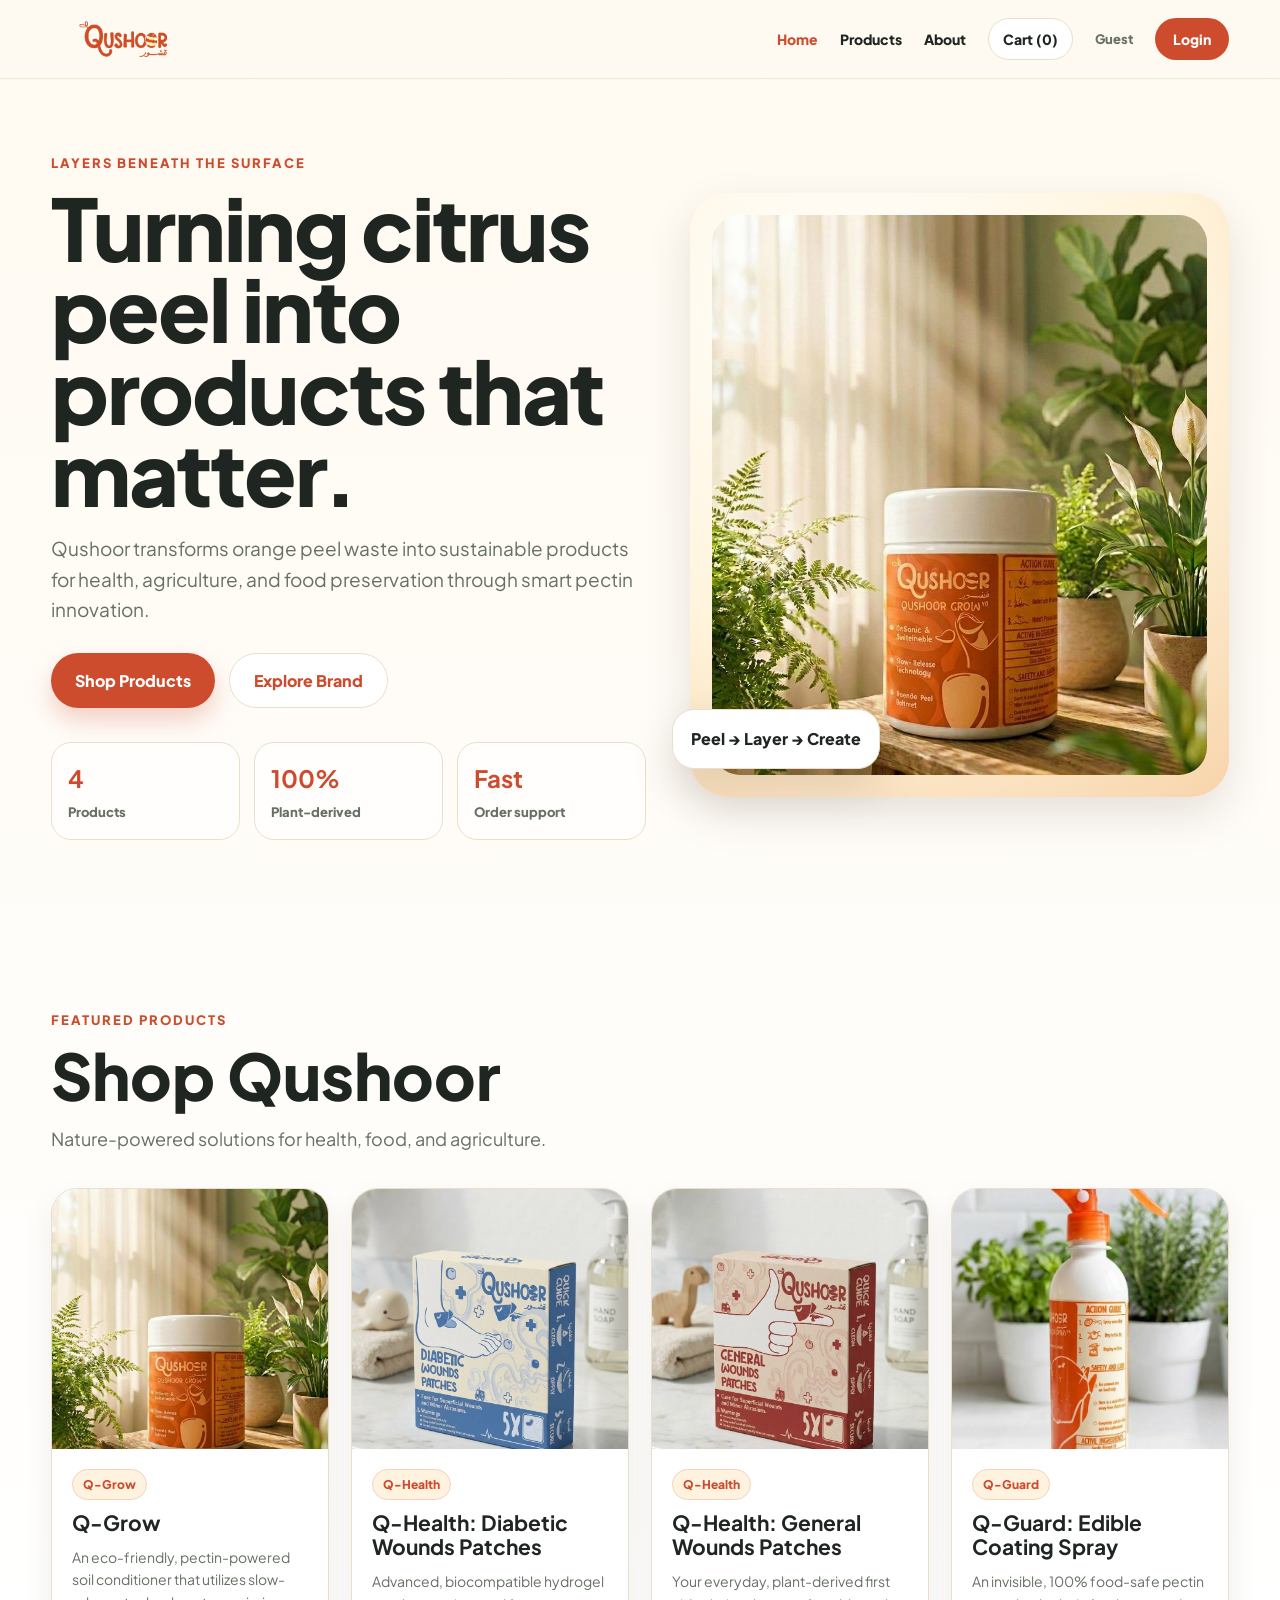
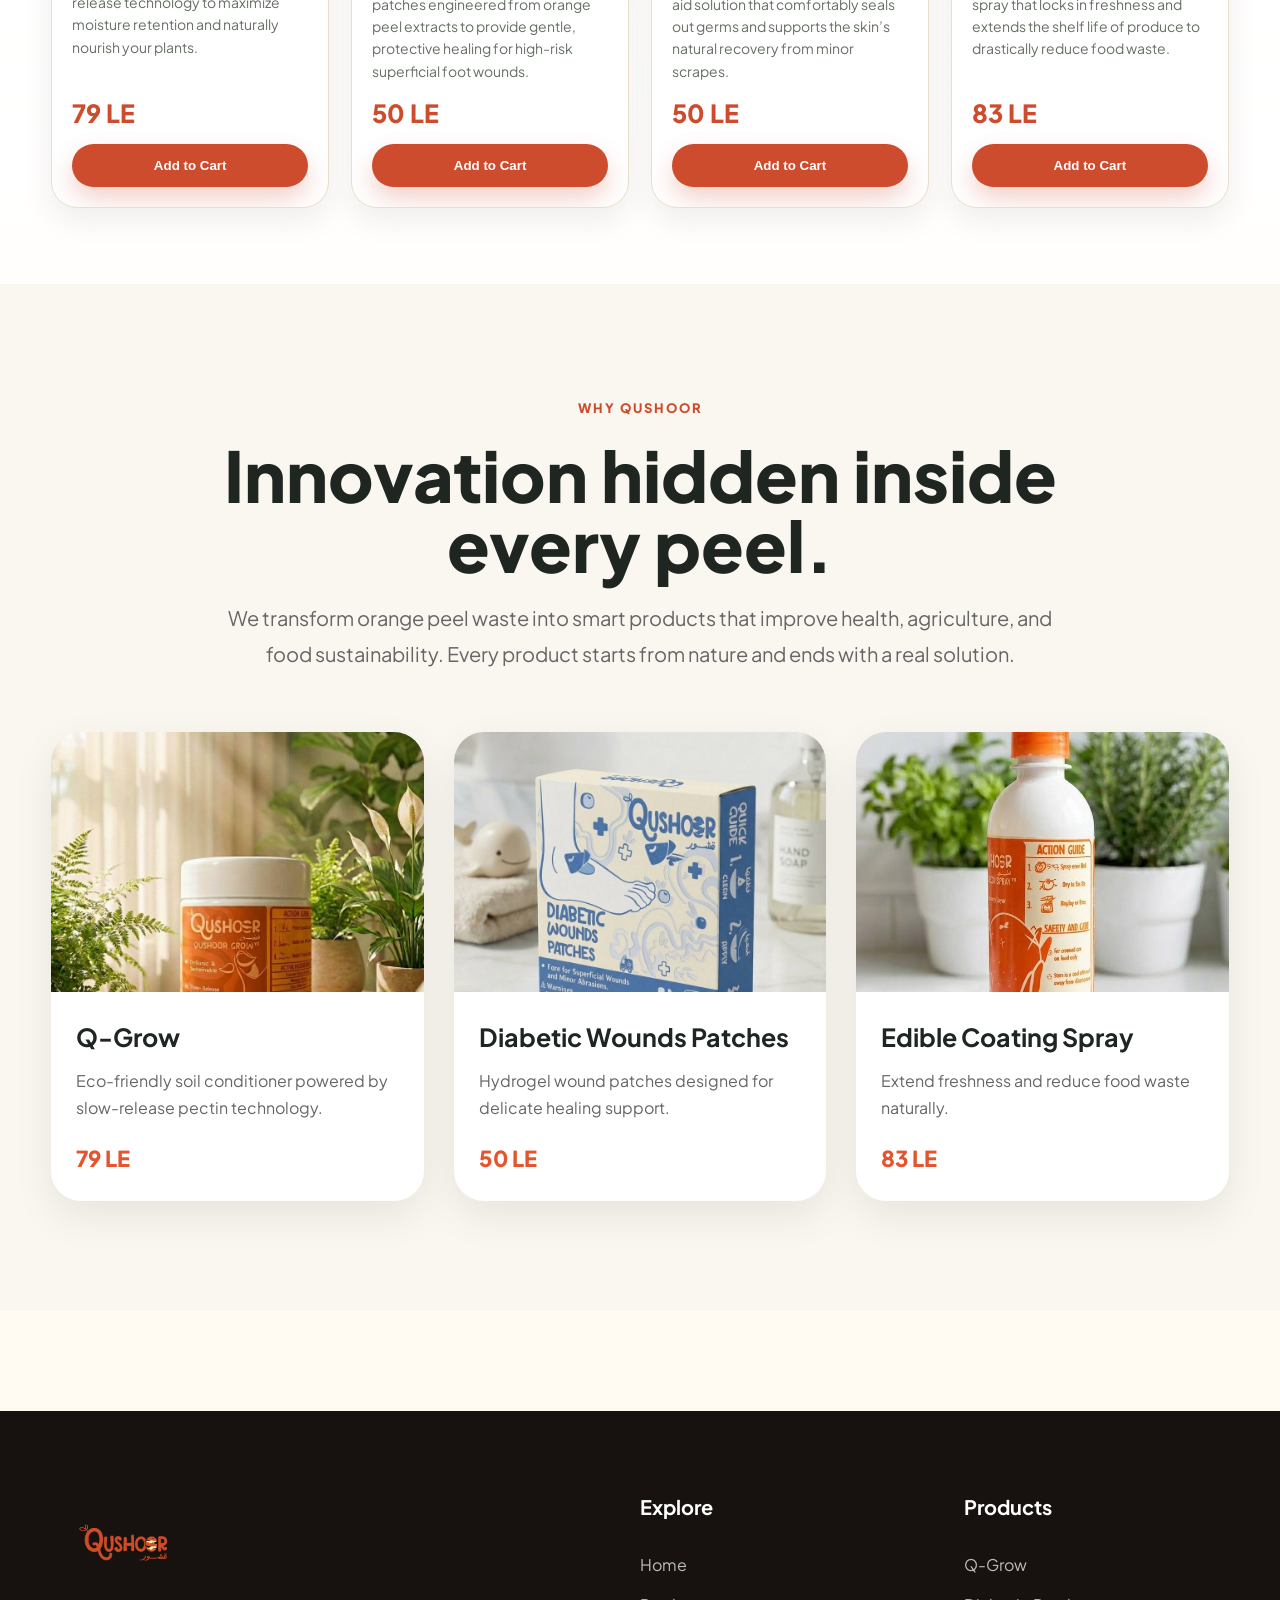
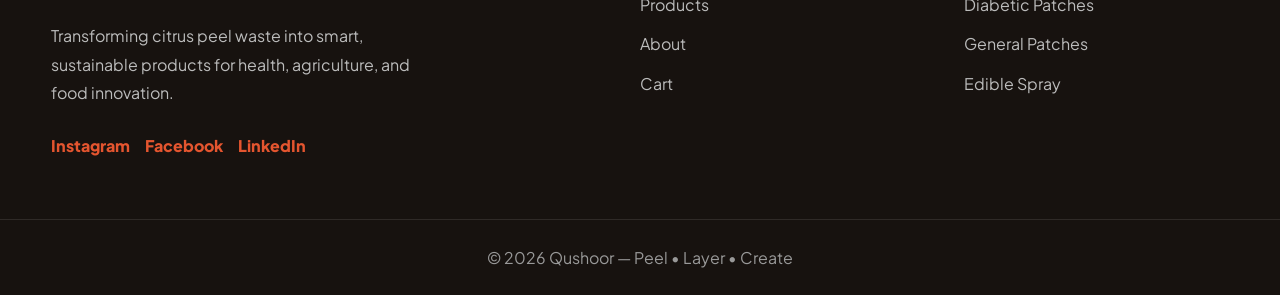
==== commit 6aeed290: "Update product prices" ====
--- a/index.html
+++ b/index.html
@@ -126,7 +126,7 @@
             <div class="story-content">
               <h3>Q-Grow</h3>
               <p>Eco-friendly soil conditioner powered by slow-release pectin technology.</p>
-              <span>82 LE</span>
+              <span>79 LE</span>
             </div>
           </article>
 
@@ -136,7 +136,7 @@
             <div class="story-content">
               <h3>Diabetic Wounds Patches</h3>
               <p>Hydrogel wound patches designed for delicate healing support.</p>
-              <span>65 LE</span>
+              <span>50 LE</span>
             </div>
           </article>
 
@@ -146,7 +146,7 @@
             <div class="story-content">
               <h3>Edible Coating Spray</h3>
               <p>Extend freshness and reduce food waste naturally.</p>
-              <span>120 LE</span>
+              <span>83 LE</span>
             </div>
           </article>
 
